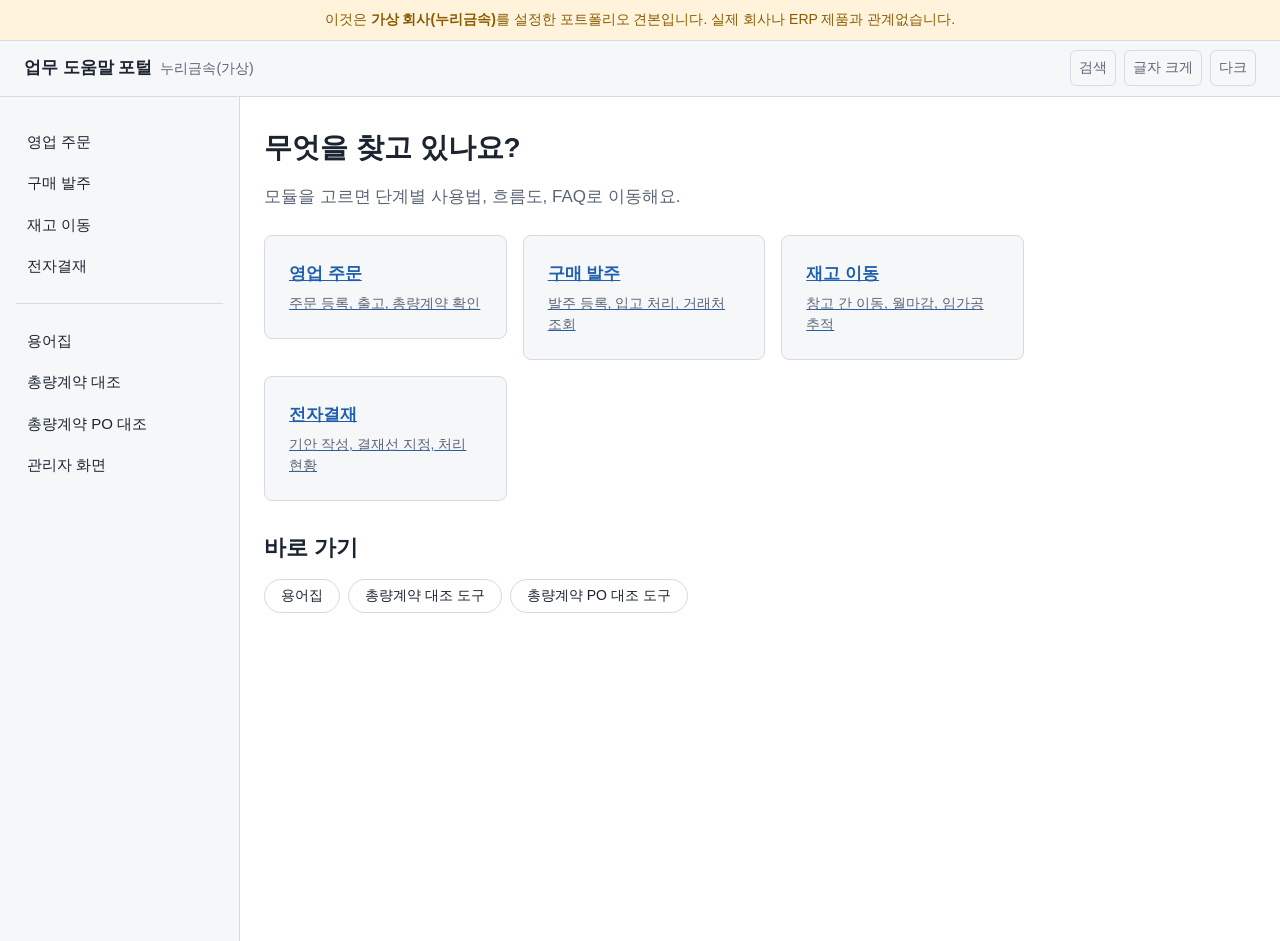
==== index.html @ c7627038 "기반: 업무 도움말 포털 1차 첫 커밋 — 도움말·관리자·용어집·총량계약 대조·검사 도구 가상 회사 누리금속(가상)의 ERP 도움말 포털 견본. 모듈 4개 도움말과 흐름도, FAQ" ====
<!DOCTYPE html>
<html lang="ko">
<head>
  <meta charset="UTF-8">
  <meta name="viewport" content="width=device-width, initial-scale=1.0">
  <title>업무 도움말 포털 — 누리금속(가상)</title>
  <link rel="stylesheet" href="css/tokens.css">
  <link rel="stylesheet" href="css/layout.css">
  <link rel="stylesheet" href="css/components.css">
  <link rel="stylesheet" href="css/print.css" media="print">
</head>
<body>

  <div class="demo-banner" role="note">
    이것은 <strong>가상 회사(누리금속)</strong>를 설정한 포트폴리오 견본입니다.
    실제 회사나 ERP 제품과 관계없습니다.
  </div>

  <header class="site-header">
    <a href="index.html" class="site-name" aria-label="업무 도움말 포털 홈">
      업무 도움말 포털
      <span class="site-name__tag">누리금속(가상)</span>
    </a>
    <button class="btn-icon btn-menu" id="btn-menu" aria-label="메뉴 열기" aria-expanded="false" aria-controls="sidebar">
      ☰
    </button>
    <nav class="header-tools" aria-label="보기 설정">
      <button class="btn-icon" id="btn-search" aria-label="검색 열기 (단축키 /)">
        검색
      </button>
      <button class="btn-icon" id="btn-fieldmode" aria-label="현장 모드(글자 크게) 켜기/끄기" aria-pressed="false">
        글자 크게
      </button>
      <button class="btn-icon" id="btn-darkmode" aria-label="다크 모드 켜기/끄기" aria-pressed="false">
        다크
      </button>
    </nav>
  </header>

  <div class="search-overlay" id="search-overlay" role="dialog" aria-modal="true" aria-label="검색" hidden>
    <div class="search-box">
      <label for="search-input" class="sr-only">검색어</label>
      <input id="search-input" type="search" placeholder="검색어를 입력하세요" autocomplete="off">
      <button class="btn-icon" id="btn-search-close" aria-label="검색 닫기">닫기</button>
    </div>
    <ul class="search-results" id="search-results" role="list" aria-live="polite"></ul>
  </div>

  <div class="page-wrap">
    <nav class="sidebar" id="sidebar" aria-label="모듈 메뉴">
      <button class="sidebar-close" id="btn-sidebar-close" aria-label="메뉴 닫기" hidden>닫기</button>
      <ul role="list">
        <li><a href="help/sales.html">영업 주문</a></li>
        <li><a href="help/purchase.html">구매 발주</a></li>
        <li><a href="help/inventory.html">재고 이동</a></li>
        <li><a href="help/approval.html">전자결재</a></li>
        <li class="sidebar-divider" role="separator"></li>
        <li><a href="glossary.html">용어집</a></li>
        <li><a href="tools-page/contract.html">총량계약 대조</a></li>
        <li><a href="tools-page/blanket-order.html">총량계약 PO 대조</a></li>
        <li><a href="admin/index.html">관리자 화면</a></li>
      </ul>
    </nav>

    <main class="main-content" id="main-content" tabindex="-1">
      <h1>무엇을 찾고 있나요?</h1>
      <p class="intro-text">모듈을 고르면 단계별 사용법, 흐름도, FAQ로 이동해요.</p>

      <ul class="module-grid" role="list">
        <li>
          <a href="help/sales.html" class="module-card">
            <span class="module-card__title">영업 주문</span>
            <span class="module-card__desc">주문 등록, 출고, 총량계약 확인</span>
          </a>
        </li>
        <li>
          <a href="help/purchase.html" class="module-card">
            <span class="module-card__title">구매 발주</span>
            <span class="module-card__desc">발주 등록, 입고 처리, 거래처 조회</span>
          </a>
        </li>
        <li>
          <a href="help/inventory.html" class="module-card">
            <span class="module-card__title">재고 이동</span>
            <span class="module-card__desc">창고 간 이동, 월마감, 임가공 추적</span>
          </a>
        </li>
        <li>
          <a href="help/approval.html" class="module-card">
            <span class="module-card__title">전자결재</span>
            <span class="module-card__desc">기안 작성, 결재선 지정, 처리 현황</span>
          </a>
        </li>
      </ul>

      <section class="quick-links" aria-labelledby="quick-links-heading">
        <h2 id="quick-links-heading">바로 가기</h2>
        <ul>
          <li><a href="glossary.html">용어집</a></li>
          <li><a href="tools-page/contract.html">총량계약 대조 도구</a></li>
          <li><a href="tools-page/blanket-order.html">총량계약 PO 대조 도구</a></li>
        </ul>
      </section>
    </main>
  </div>

  <script src="js/theme.js"></script>
  <script src="js/search.js"></script>
</body>
</html>
---- css/tokens.css ----
/* tokens.css — CSS 변수 (design.md 2·3·4장) */

:root {
  /* ── 색: 기본 (라이트) ───────────────────────────────── */
  --bg:          #FFFFFF;
  --surface:     #F5F7F9;
  --text:        #1B2430;
  --text-muted:  #5A6676;
  --primary:     #1F5FAD;
  --border:      #D5DBE3;

  /* ── 색: 안내 박스 ──────────────────────────────────── */
  --info-text:    #1F5FAD;
  --info-bg:      #EAF2FB;
  --tip-text:     #1E7A4C;
  --tip-bg:       #E8F5EE;
  --warn-text:    #8A5A00;
  --warn-bg:      #FFF4DB;
  --danger-text:  #B42318;
  --danger-bg:    #FDECEA;
  --pending-text: #6B4FA3;
  --pending-bg:   #F1ECFA;

  /* ── 색: 관리자 띠 ──────────────────────────────────── */
  --admin-banner-bg:   #1A212B;
  --admin-banner-text: #E6EAF0;

  /* ── 색: 견본 배너 ──────────────────────────────────── */
  --demo-banner-bg:   #FFF4DB;
  --demo-banner-text: #8A5A00;

  /* ── 간격 단위 ───────────────────────────────────────── */
  --s1: 4px;
  --s2: 8px;
  --s3: 16px;
  --s4: 24px;
  --s5: 32px;
  --s6: 48px;

  /* ── 글꼴 ────────────────────────────────────────────── */
  --font-body: "Pretendard", "Malgun Gothic", "Apple SD Gothic Neo", sans-serif;
  --font-mono: "D2Coding", Consolas, monospace;

  /* ── 글자 크기 ───────────────────────────────────────── */
  --fs-base:  16px;
  --fs-sm:    14px;
  --fs-h1:    28px;
  --fs-h2:    22px;
  --fs-h3:    18px;
  --lh-body:  1.7;
  --lh-title: 1.35;

  /* ── 레이아웃 ────────────────────────────────────────── */
  --sidebar-width:  240px;
  --content-max:    760px;
  --radius-card:    8px;
  --radius-btn:     6px;
  --radius-badge:   999px;

  /* ── 포커스 링 ───────────────────────────────────────── */
  --focus-ring: 0 0 0 2px var(--bg), 0 0 0 4px var(--primary);
}

/* ── 다크 모드 ───────────────────────────────────────────── */
/* 화면에만 적용. 인쇄는 다크 모드여도 항상 라이트 색 (흰 종이에 밝은 글자가 찍히지 않게) */
@media screen and (prefers-color-scheme: dark) {
  :root:not([data-theme="light"]) {
    --bg:          #11161D;
    --surface:     #1A212B;
    --text:        #E6EAF0;
    --text-muted:  #A3AEBD;
    --primary:     #7FB2F0;
    --border:      #2E3A4A;

    --info-text:    #7FB2F0;  --info-bg:      #16263A;
    --tip-text:     #6FCF9C;  --tip-bg:       #15291F;
    --warn-text:    #F2C255;  --warn-bg:      #2E2512;
    --danger-text:  #F59A8F;  --danger-bg:    #33191A;
    --pending-text: #C3AEF0;  --pending-bg:   #241D36;

    --demo-banner-bg:   #2E2512;
    --demo-banner-text: #F2C255;
  }
}

@media screen {
  :root[data-theme="dark"] {
    --bg:          #11161D;
    --surface:     #1A212B;
    --text:        #E6EAF0;
    --text-muted:  #A3AEBD;
    --primary:     #7FB2F0;
    --border:      #2E3A4A;

    --info-text:    #7FB2F0;  --info-bg:      #16263A;
    --tip-text:     #6FCF9C;  --tip-bg:       #15291F;
    --warn-text:    #F2C255;  --warn-bg:      #2E2512;
    --danger-text:  #F59A8F;  --danger-bg:    #33191A;
    --pending-text: #C3AEF0;  --pending-bg:   #241D36;

    --demo-banner-bg:   #2E2512;
    --demo-banner-text: #F2C255;
  }
}

/* ── 현장 모드 (글자 크게) ───────────────────────────────── */
[data-fieldmode="on"] {
  --fs-base: 18px;
}
---- css/layout.css ----
/* layout.css — 3단 레이아웃, 반응형, 다크 모드 (design.md 4장) */

/* ── 기본 리셋 ─────────────────────────────────────────── */
*, *::before, *::after { box-sizing: border-box; margin: 0; padding: 0; }

html { font-size: var(--fs-base); }

body {
  font-family: var(--font-body);
  font-size: var(--fs-base);
  line-height: var(--lh-body);
  color: var(--text);
  background: var(--bg);
  overflow-x: hidden;
}

/* ── 접근성: 스크린 리더 전용 ─────────────────────────── */
.sr-only {
  position: absolute;
  width: 1px; height: 1px;
  padding: 0; margin: -1px;
  overflow: hidden;
  clip: rect(0 0 0 0);
  white-space: nowrap;
  border: 0;
}

/* ── 포커스 링 ─────────────────────────────────────────── */
:focus-visible {
  outline: none;
  box-shadow: var(--focus-ring);
  border-radius: 2px;
}

/* ── 견본 배너 ─────────────────────────────────────────── */
.demo-banner {
  background: var(--demo-banner-bg);
  color: var(--demo-banner-text);
  font-size: var(--fs-sm);
  text-align: center;
  padding: var(--s2) var(--s3);
  border-bottom: 1px solid var(--border);
}

/* ── 사이트 헤더 ───────────────────────────────────────── */
.site-header {
  display: flex;
  align-items: center;
  justify-content: space-between;
  gap: var(--s3);
  padding: 0 var(--s4);
  height: 56px;
  background: var(--surface);
  border-bottom: 1px solid var(--border);
  position: sticky;
  top: 0;
  z-index: 100;
}

.site-name {
  font-size: 17px;
  font-weight: 700;
  color: var(--text);
  text-decoration: none;
  display: flex;
  align-items: baseline;
  gap: var(--s2);
}

.site-name__tag {
  font-size: var(--fs-sm);
  font-weight: 400;
  color: var(--text-muted);
}

.header-tools {
  display: flex;
  align-items: center;
  gap: var(--s2);
}

/* ── 버튼 아이콘 (헤더용 임시) ────────────────────────── */
.btn-menu { display: none; }   /* 데스크톱에서는 숨김 */

@media (max-width: 1023px) {
  .btn-menu { display: inline-flex; }
}

.btn-icon {
  background: none;
  border: 1px solid var(--border);
  border-radius: var(--radius-btn);
  padding: var(--s1) var(--s2);
  font-size: var(--fs-sm);
  color: var(--text-muted);
  cursor: pointer;
  min-height: 36px;
}
.btn-icon:hover { border-color: var(--primary); color: var(--primary); }

/* ── 페이지 래퍼 (사이드바 + 본문) ────────────────────── */
.page-wrap {
  display: flex;
  min-height: calc(100vh - 56px);
}

/* ── 사이드바 ──────────────────────────────────────────── */
.sidebar {
  width: var(--sidebar-width);
  flex-shrink: 0;
  background: var(--surface);
  border-right: 1px solid var(--border);
  padding: var(--s4) 0;
  position: sticky;
  top: 56px;             /* 헤더 높이 */
  height: calc(100vh - 56px);
  overflow-y: auto;
}

.sidebar ul { list-style: none; }

.sidebar a {
  display: block;
  padding: var(--s2) var(--s4);
  font-size: 15px;
  color: var(--text);
  text-decoration: none;
  border-left: 3px solid transparent;
}

.sidebar a:hover, .sidebar a:focus-visible {
  background: var(--bg);
  border-left-color: var(--primary);
  color: var(--primary);
}

.sidebar a[aria-current="page"] {
  font-weight: 700;
  border-left-color: var(--primary);
  color: var(--primary);
  background: var(--bg);
}

.sidebar-divider {
  height: 1px;
  background: var(--border);
  margin: var(--s3) var(--s3);
}

.sidebar-close { display: none; }

/* ── 본문 영역 ─────────────────────────────────────────── */
.main-content {
  flex: 1;
  padding: var(--s5) var(--s4);
  max-width: calc(var(--content-max) + var(--s4) * 2);
  min-width: 0;
}

/* ── 제목 ──────────────────────────────────────────────── */
.main-content h1 {
  font-size: var(--fs-h1);
  font-weight: 700;
  line-height: var(--lh-title);
  margin-bottom: var(--s3);
  color: var(--text);
}

.main-content h2 {
  font-size: var(--fs-h2);
  font-weight: 700;
  line-height: var(--lh-title);
  margin-top: var(--s5);
  margin-bottom: var(--s3);
  color: var(--text);
}

.main-content h3 {
  font-size: var(--fs-h3);
  font-weight: 700;
  line-height: var(--lh-title);
  margin-top: var(--s4);
  margin-bottom: var(--s2);
  color: var(--text);
}

/* ── 본문 텍스트 ────────────────────────────────────────── */
.main-content p { margin-bottom: var(--s3); }
.intro-text { color: var(--text-muted); font-size: 17px; }

.main-content a { color: var(--primary); text-decoration: underline; }
.main-content a:hover { text-decoration: none; }

/* ── 모듈 카드 그리드 ──────────────────────────────────── */
.module-grid {
  list-style: none;
  display: grid;
  grid-template-columns: repeat(auto-fill, minmax(220px, 1fr));
  gap: var(--s3);
  margin: var(--s4) 0;
}

.module-card {
  display: flex;
  flex-direction: column;
  gap: var(--s1);
  padding: var(--s4);
  background: var(--surface);
  border: 1px solid var(--border);
  border-radius: var(--radius-card);
  text-decoration: none;
  color: var(--text);
  transition: border-color 0.1s;
}

.module-card:hover, .module-card:focus-visible {
  border-color: var(--primary);
}

.module-card__title {
  font-size: 17px;
  font-weight: 700;
  color: var(--primary);
}

.module-card__desc {
  font-size: var(--fs-sm);
  color: var(--text-muted);
  line-height: 1.5;
}

/* ── 바로 가기 ─────────────────────────────────────────── */
.quick-links ul { list-style: none; display: flex; flex-wrap: wrap; gap: var(--s2); }
.quick-links a {
  display: inline-block;
  padding: var(--s1) var(--s3);
  border: 1px solid var(--border);
  border-radius: var(--radius-badge);
  font-size: var(--fs-sm);
  color: var(--text);
  text-decoration: none;
}
.quick-links a:hover { border-color: var(--primary); color: var(--primary); }

/* ── 검색 오버레이 ─────────────────────────────────────── */
.search-overlay {
  position: fixed;
  inset: 0;
  background: rgba(0, 0, 0, 0.4);
  z-index: 200;
  display: flex;
  flex-direction: column;
  align-items: center;
  padding-top: 80px;
}

.search-overlay[hidden] { display: none; }

.search-box {
  display: flex;
  align-items: center;
  gap: var(--s2);
  background: var(--bg);
  border: 1px solid var(--border);
  border-radius: var(--radius-card);
  padding: var(--s2) var(--s3);
  width: min(640px, calc(100% - var(--s5)));
}

#search-input {
  flex: 1;
  border: none;
  background: none;
  font-size: 17px;
  color: var(--text);
  font-family: var(--font-body);
}
#search-input:focus { outline: none; }

.search-results {
  list-style: none;
  background: var(--bg);
  border: 1px solid var(--border);
  border-radius: var(--radius-card);
  margin-top: var(--s2);
  width: min(640px, calc(100% - var(--s5)));
  max-height: 60vh;
  overflow-y: auto;
}

/* ── 태블릿 (640 ~ 1023px) ─────────────────────────────── */
@media (max-width: 1023px) {
  .sidebar {
    position: fixed;
    top: 0;
    left: 0;
    height: 100%;
    z-index: 150;
    transform: translateX(-100%);
    transition: transform 0.2s;
  }
  .sidebar.is-open { transform: translateX(0); }
  .sidebar-close { display: block; }
  .page-wrap { display: block; }
  .main-content { padding: var(--s4) var(--s3); }
}

/* ── 휴대폰 (< 640px) ───────────────────────────────────── */
@media (max-width: 639px) {
  .site-header { padding: 0 var(--s3); }
  .main-content { padding: var(--s3) var(--s3); }
  .module-grid { grid-template-columns: 1fr; }

  /* 표 가로 스크롤 */
  .table-wrap { overflow-x: auto; }
}

/* ── 오른쪽 목차 (≥ 1280px) ────────────────────────────── */
@media (min-width: 1280px) {
  .page-wrap { gap: 0; }
  .page-toc {
    width: 200px;
    flex-shrink: 0;
    padding: var(--s5) var(--s3);
    position: sticky;
    top: 56px;
    height: calc(100vh - 56px);
    overflow-y: auto;
    font-size: var(--fs-sm);
    color: var(--text-muted);
  }
}

/* ── 모션 줄이기 ───────────────────────────────────────── */
@media (prefers-reduced-motion: reduce) {
  .sidebar { transition: none; }
  * { animation-duration: 0.01ms !important; transition-duration: 0.01ms !important; }
}
---- css/components.css ----
/* components.css — 공통 컴포넌트 (design.md 5장) */

/* ── 5-1 메뉴 경로 칩 ──────────────────────────────────── */
/* [영업관리 › 주문등록], {저장}, '거래처' */
.menu-path { display: inline-flex; flex-wrap: wrap; align-items: center; gap: 2px; }

.chip { display: inline-block; font-size: 13px; line-height: 1.4;
        padding: 1px 6px; border-radius: 4px; vertical-align: middle;
        font-family: var(--font-mono); user-select: none; }
/* 복사 시 글자만 복사되도록 — 대괄호 등은 ::before/::after로 */
.chip--menu   { background: var(--surface); border: 1px solid var(--border); color: var(--text); }
.chip--btn    { background: var(--surface); border: 1px solid var(--border); color: var(--text); }
.chip--field  { background: var(--surface); border: 1px solid var(--border); color: var(--text);
                font-style: italic; }

/* ── 5-2 단계 목록 ──────────────────────────────────────── */
.step-list { list-style: none; display: flex; flex-direction: column; gap: var(--s3); margin: var(--s3) 0; }

.step-item { display: flex; gap: var(--s3); align-items: flex-start; }

.step-item__num {
  display: flex; align-items: center; justify-content: center;
  width: 28px; height: 28px; border-radius: 50%;
  background: var(--primary); color: var(--bg);
  font-size: 14px; font-weight: 700;
  flex-shrink: 0;
}

/* 현장 모드: 번호 원 크기 */
[data-fieldmode="on"] .step-item__num {
  width: 32px; height: 32px; font-size: 16px;
}

.step-item__body { flex: 1; padding-top: 4px; }

.step-item__result {
  display: block;
  margin-top: var(--s1);
  font-size: var(--fs-sm);
  color: var(--text-muted);
}
.step-item__result::before { content: "→ "; }

/* ── 5-3 안내 박스 ──────────────────────────────────────── */
.callout {
  display: flex; gap: var(--s3);
  padding: var(--s3);
  border-radius: var(--radius-card);
  border-left: 4px solid;
  margin: var(--s3) 0;
}

.callout--info    { background: var(--info-bg);    border-left-color: var(--info-text);    color: var(--info-text); }
.callout--tip     { background: var(--tip-bg);     border-left-color: var(--tip-text);     color: var(--tip-text); }
.callout--warn    { background: var(--warn-bg);    border-left-color: var(--warn-text);    color: var(--warn-text); }
.callout--danger  { background: var(--danger-bg);  border-left-color: var(--danger-text);  color: var(--danger-text); }
.callout--pending { background: var(--pending-bg); border-left-color: var(--pending-text); color: var(--pending-text); }

.callout__icon { font-size: 18px; flex-shrink: 0; line-height: 1.4; }

.callout__body { flex: 1; }

.callout__title {
  font-weight: 700;
  font-size: 14px;
  display: block;
  margin-bottom: var(--s1);
}

.callout__body p { margin: 0; font-size: var(--fs-sm); color: var(--text); }

/* ── 5-4 상태 배지 ──────────────────────────────────────── */
.badge {
  display: inline-block;
  font-size: 12px; font-weight: 600;
  padding: 2px 10px;
  border-radius: var(--radius-badge);
  vertical-align: middle;
}

.badge--confirmed {
  border: 1px solid var(--border);
  color: var(--text-muted);
  background: none;
}

.badge--reviewing {
  background: var(--pending-bg);
  color: var(--pending-text);
}

.badge--hold {
  background: var(--surface);
  color: var(--text-muted);
}

/* ── 5-5 FAQ (접기/펼치기) ──────────────────────────────── */
.faq-list { list-style: none; display: flex; flex-direction: column; gap: 2px; }

.faq-item details {
  border: 1px solid var(--border);
  border-radius: var(--radius-card);
  overflow: hidden;
}

.faq-item summary {
  display: flex; align-items: center; justify-content: space-between;
  padding: var(--s3) var(--s3);
  font-weight: 600; font-size: 15px;
  cursor: pointer;
  background: var(--surface);
  list-style: none;
  gap: var(--s3);
}

.faq-item summary::-webkit-details-marker { display: none; }
.faq-item summary::after { content: "▾"; flex-shrink: 0; color: var(--text-muted); font-size: 13px; }
.faq-item details[open] summary::after { content: "▴"; }

.faq-item summary:hover { background: var(--bg); color: var(--primary); }

.faq-answer {
  padding: var(--s3);
  border-top: 1px solid var(--border);
  font-size: 15px;
}

.faq-answer p { margin: 0 0 var(--s2); }
.faq-answer p:last-child { margin-bottom: 0; }

/* ── 5-6 검색 결과 항목 ─────────────────────────────────── */
.search-result-item a {
  display: block;
  padding: var(--s3) var(--s4);
  text-decoration: none;
  color: var(--text);
  border-bottom: 1px solid var(--border);
}
.search-result-item a:hover { background: var(--surface); }

.search-result-item__path {
  font-size: 12px;
  color: var(--text-muted);
  margin-bottom: var(--s1);
}

.search-result-item__text { font-size: 15px; }
.search-result-item__text mark { background: none; color: var(--primary); font-weight: 700; }

.search-no-result {
  padding: var(--s4) var(--s4);
  color: var(--text-muted);
  font-size: 15px;
  text-align: center;
}

/* ── 5-7 용어 툴팁 ──────────────────────────────────────── */
.term {
  border-bottom: 2px dashed var(--text-muted);
  cursor: help;
  position: relative;
}

.term-tooltip {
  display: none;
  position: absolute;
  bottom: calc(100% + 6px);
  left: 50%; transform: translateX(-50%);
  background: var(--text);
  color: var(--bg);
  font-size: 13px;
  padding: var(--s1) var(--s2);
  border-radius: 4px;
  white-space: nowrap;
  max-width: 280px;
  white-space: normal;
  z-index: 10;
}

.term:hover .term-tooltip,
.term:focus .term-tooltip { display: block; }

/* ── 5-8 표 ─────────────────────────────────────────────── */
.table-wrap { overflow-x: auto; }

table {
  width: 100%;
  border-collapse: collapse;
  font-size: 15px;
}

[data-fieldmode="on"] table { font-size: 17px; }

th {
  background: var(--surface);
  font-weight: 700;
  text-align: left;
  padding: var(--s2) var(--s3);
  border-bottom: 2px solid var(--border);
  position: sticky; top: 0;
}

td {
  padding: var(--s2) var(--s3);
  border-bottom: 1px solid var(--border);
  vertical-align: top;
}

/* 숫자 열 */
td.num, th.num {
  text-align: right;
  font-variant-numeric: tabular-nums;
}

/* ── 5-9 버튼 ───────────────────────────────────────────── */
.btn {
  display: inline-flex; align-items: center; justify-content: center;
  gap: var(--s1);
  min-height: 40px;
  padding: 0 var(--s4);
  border-radius: var(--radius-btn);
  font-family: var(--font-body);
  font-size: 15px; font-weight: 600;
  cursor: pointer;
  border: 1px solid transparent;
  transition: background 0.1s, border-color 0.1s;
}

[data-fieldmode="on"] .btn { min-height: 48px; }

.btn--primary { background: var(--primary); color: var(--bg); }
.btn--primary:hover { filter: brightness(1.1); }

.btn--secondary { background: none; border-color: var(--border); color: var(--text); }
.btn--secondary:hover { border-color: var(--primary); color: var(--primary); }

.btn--danger { background: none; border-color: var(--danger-text); color: var(--danger-text); }
.btn--danger:hover { background: var(--danger-bg); }

/* ── 유틸리티 ───────────────────────────────────────────── */
.text-muted { color: var(--text-muted); }
.badge--muted { background: var(--surface); border: 1px solid var(--border); color: var(--text-muted); }

.filter-row {
  display: flex; align-items: center; gap: var(--s2);
  margin: var(--s3) 0;
  font-size: var(--fs-sm);
}
.filter-row select {
  border: 1px solid var(--border); border-radius: var(--radius-btn);
  padding: var(--s1) var(--s2);
  background: var(--bg); color: var(--text);
  font-family: var(--font-body); font-size: var(--fs-sm);
}

.page-toc-inline {
  background: var(--surface);
  border: 1px solid var(--border);
  border-radius: var(--radius-card);
  padding: var(--s3);
  margin: var(--s3) 0;
}
.page-toc-inline ul { list-style: none; display: flex; flex-wrap: wrap; gap: var(--s1) var(--s3); }
.page-toc-inline a { font-size: var(--fs-sm); color: var(--primary); text-decoration: none; }
.page-toc-inline a:hover { text-decoration: underline; }

section + section { margin-top: var(--s5); padding-top: var(--s5); border-top: 1px solid var(--border); }
.section-desc { color: var(--text-muted); margin-bottom: var(--s3); }

/* ── 5-10 관리자 띠 ─────────────────────────────────────── */
.admin-banner {
  background: var(--admin-banner-bg);
  color: var(--admin-banner-text);
  font-size: var(--fs-sm);
  font-weight: 600;
  text-align: center;
  padding: var(--s1) var(--s3);
  letter-spacing: 0.03em;
}

.admin-banner__note {
  font-weight: 400;
  opacity: 0.75;
  margin-left: var(--s2);
}

/* ── 5-11 결정 기록 카드 ────────────────────────────────── */
.decision-card {
  border: 1px solid var(--border);
  border-radius: var(--radius-card);
  padding: var(--s4);
  margin-bottom: var(--s3);
}

.decision-card__header {
  display: flex; align-items: center; gap: var(--s2);
  margin-bottom: var(--s3);
}

.decision-card__title { font-size: 17px; font-weight: 700; }

.decision-card__section { margin-bottom: var(--s3); }
.decision-card__section:last-child { margin-bottom: 0; }

.decision-card__label {
  font-size: 13px; font-weight: 700;
  color: var(--text-muted);
  display: block; margin-bottom: var(--s1);
  text-transform: uppercase; letter-spacing: 0.05em;
}

.decision-card__meta {
  font-size: var(--fs-sm);
  color: var(--text-muted);
  display: flex; flex-wrap: wrap; gap: var(--s3);
}

/* ── 업무 흐름도 (design.md 5-2) ───────────────────────── */
.flow-diagram { margin: var(--s3) 0; }
.flow-diagram h2 { font-size: var(--fs-h3); margin-bottom: var(--s3); }
.flow-diagram svg { display: block; width: 100%; max-width: 320px; margin: 0 auto; }
.flow-box { stroke-width: 1.5; }
.flow-box--primary { fill: var(--primary); stroke: var(--primary); }
.flow-box--surface { fill: var(--surface); stroke: var(--border); }
.flow-box--warn { fill: var(--warn-bg); stroke: var(--warn-text); }
.flow-label { font-size: 13px; font-family: inherit; }
.flow-label--primary { fill: var(--bg); font-weight: 500; }
.flow-label--surface { fill: var(--text); }
.flow-label--warn { fill: var(--warn-text); }
.flow-line { stroke: var(--text-muted); fill: none; stroke-width: 1.5; stroke-linecap: round; }
.flow-arrowhead { fill: var(--text-muted); stroke: none; }
.flow-legend { font-size: var(--fs-sm); color: var(--text-muted); margin-top: var(--s2); text-align: center; }
.flow-dot--erp { color: var(--primary); }
.flow-dot--ext { color: var(--border); }
---- css/print.css ----
/* print.css — 인쇄 규칙 (design.md 7장) */

@media print {
  /* ── 숨김 ─────────────────────────────────────────────── */
  .demo-banner,
  .site-header,
  .sidebar,
  .search-overlay,
  .btn-icon,
  .header-tools,
  .admin-banner,
  .page-toc,
  .quick-links,
  .btn,
  .no-print,
  .col-detail { display: none !important; }

  /* ── 기본 레이아웃 ─────────────────────────────────────── */
  body {
    font-size: 12pt;
    line-height: 1.5;
    color: #000;
    background: #fff;
  }

  .page-wrap { display: block; }
  .main-content { padding: 0; max-width: 100%; }

  /* ── 링크: 주소를 괄호로 붙이지 않음 (사내 주소 노출 방지) */
  a::after { content: none !important; }
  a { color: #000; text-decoration: underline; }

  /* ── 모듈 카드: 단순 목록으로 ────────────────────────── */
  .module-grid { display: block; }
  .module-card { border: 1px solid #ccc; padding: 8pt; margin-bottom: 6pt; break-inside: avoid; }

  /* ── 안내 박스: 왼쪽 굵은 테두리 + 머리말 ─────────────── */
  .callout { background: none !important; border-left: 4pt solid; padding-left: 8pt; break-inside: avoid; }
  .callout--info    { border-left-color: #1F5FAD; }
  .callout--tip     { border-left-color: #1E7A4C; }
  .callout--warn    { border-left-color: #8A5A00; }
  .callout--danger  { border-left-color: #B42318; }
  .callout--pending { border-left-color: #6B4FA3; }

  /* ── 단계 목록: 쪽에 걸치지 않게 ──────────────────────── */
  .step-item { break-inside: avoid; }

  /* ── 표 ────────────────────────────────────────────────── */
  table { border-collapse: collapse; width: 100%; font-size: 11pt; }
  th, td { border: 0.5pt solid #ccc; padding: 4pt 6pt; }
  th { background: #f0f0f0; font-weight: bold; }
  /* 화면에서는 표 안 가로 스크롤이지만 종이에서는 잘리므로 줄바꿈해서 폭 안에 넣음 */
  .table-wrap { overflow: visible; }
  th, td { white-space: normal !important; }
  tr { break-inside: avoid; }

  /* ── 쪽 아래 정보 (페이지 제목·버전·인쇄 날짜) ─────────── */
  @page {
    margin: 20mm 15mm;
    @bottom-center {
      content: "누리금속(가상) 업무 도움말 포털";
      font-size: 9pt;
      color: #666;
    }
    @bottom-right {
      content: counter(page);
      font-size: 9pt;
      color: #666;
    }
  }

  /* ── 제목 ──────────────────────────────────────────────── */
  h1 { font-size: 18pt; break-after: avoid; }
  h2 { font-size: 14pt; break-after: avoid; }
  h3 { font-size: 12pt; break-after: avoid; }
}
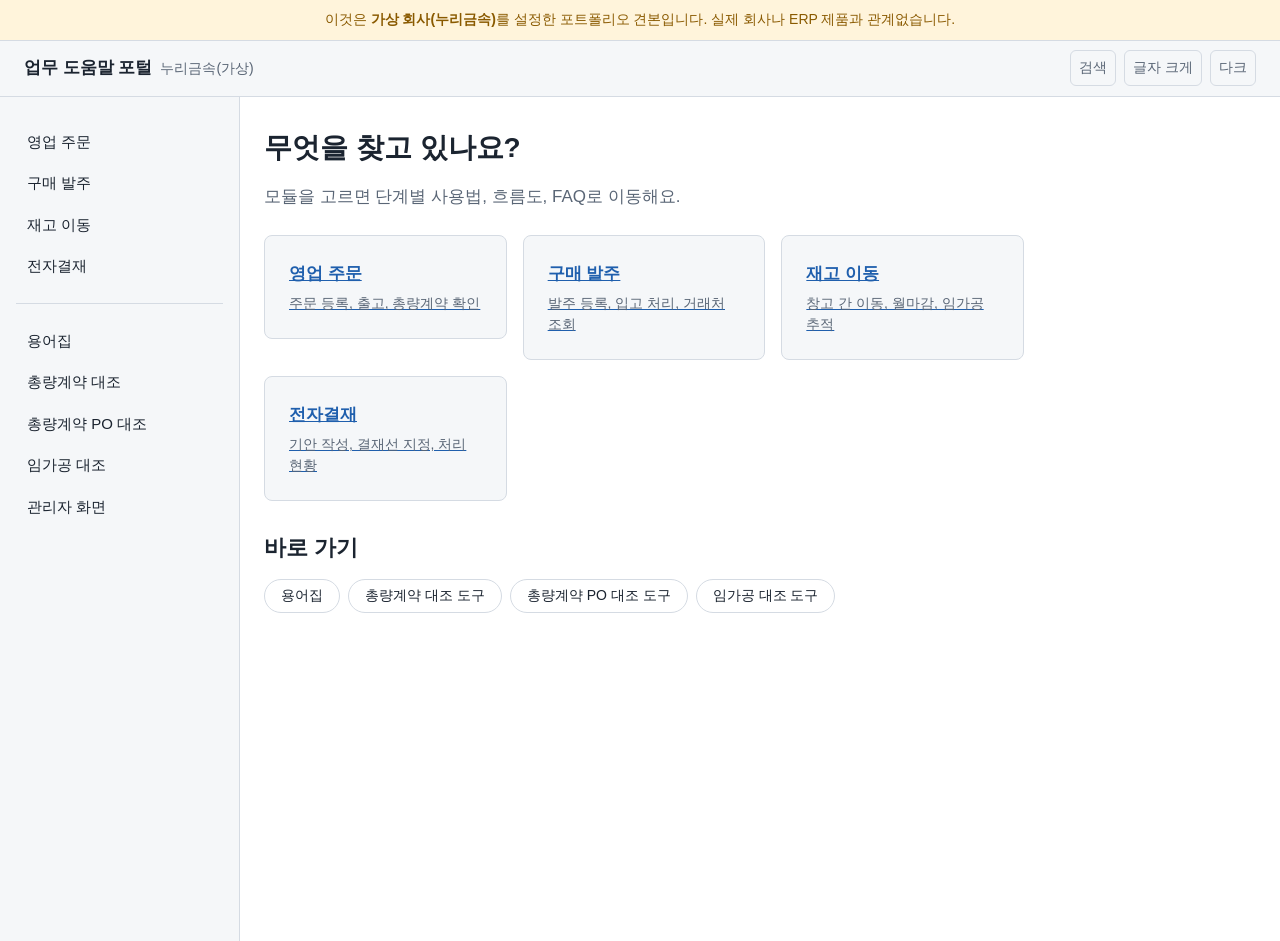
==== commit 0007a59e: "도구: 임가공 대조 추가 — 업체에 보낸 원료 대비 돌려받은 소재를 의뢰별로 대조 업체+관리번호 단위, 업체별·계열별·월별 기준 회수율(없으면 공통 값), 선입선출 차감, 사용자 " ====
--- a/index.html
+++ b/index.html
@@ -58,6 +58,7 @@
         <li><a href="glossary.html">용어집</a></li>
         <li><a href="tools-page/contract.html">총량계약 대조</a></li>
         <li><a href="tools-page/blanket-order.html">총량계약 PO 대조</a></li>
+        <li><a href="tools-page/subcontract.html">임가공 대조</a></li>
         <li><a href="admin/index.html">관리자 화면</a></li>
       </ul>
     </nav>
@@ -99,6 +100,7 @@
           <li><a href="glossary.html">용어집</a></li>
           <li><a href="tools-page/contract.html">총량계약 대조 도구</a></li>
           <li><a href="tools-page/blanket-order.html">총량계약 PO 대조 도구</a></li>
+          <li><a href="tools-page/subcontract.html">임가공 대조 도구</a></li>
         </ul>
       </section>
     </main>
--- a/css/print.css
+++ b/css/print.css
@@ -45,6 +45,12 @@
   /* ── 단계 목록: 쪽에 걸치지 않게 ──────────────────────── */
   .step-item { break-inside: avoid; }
 
+  /* ── 접힌 내용(FAQ 답 등)은 종이에 펼쳐서 ───────────────── */
+  /* 지원하지 않는 브라우저는 theme.js가 인쇄 직전에 펼쳤다가 되돌림 */
+  details::details-content { content-visibility: visible !important; display: block !important; }
+  .faq-item summary::after { content: none !important; }
+  .faq-item details { break-inside: avoid; }
+
   /* ── 표 ────────────────────────────────────────────────── */
   table { border-collapse: collapse; width: 100%; font-size: 11pt; }
   th, td { border: 0.5pt solid #ccc; padding: 4pt 6pt; }
@@ -54,18 +60,19 @@
   th, td { white-space: normal !important; }
   tr { break-inside: avoid; }
 
-  /* ── 쪽 아래 정보 (페이지 제목·버전·인쇄 날짜) ─────────── */
+  /* ── 쪽 아래 정보 ───────────────────────────────────────── */
+  /* 기본값. theme.js가 페이지 제목·도움말 기준일·인쇄 날짜를 넣은 문구로 덮어씀 */
   @page {
     margin: 20mm 15mm;
-    @bottom-center {
+    @bottom-left {
       content: "누리금속(가상) 업무 도움말 포털";
       font-size: 9pt;
-      color: #666;
+      color: #555;
     }
     @bottom-right {
       content: counter(page);
       font-size: 9pt;
-      color: #666;
+      color: #555;
     }
   }
 
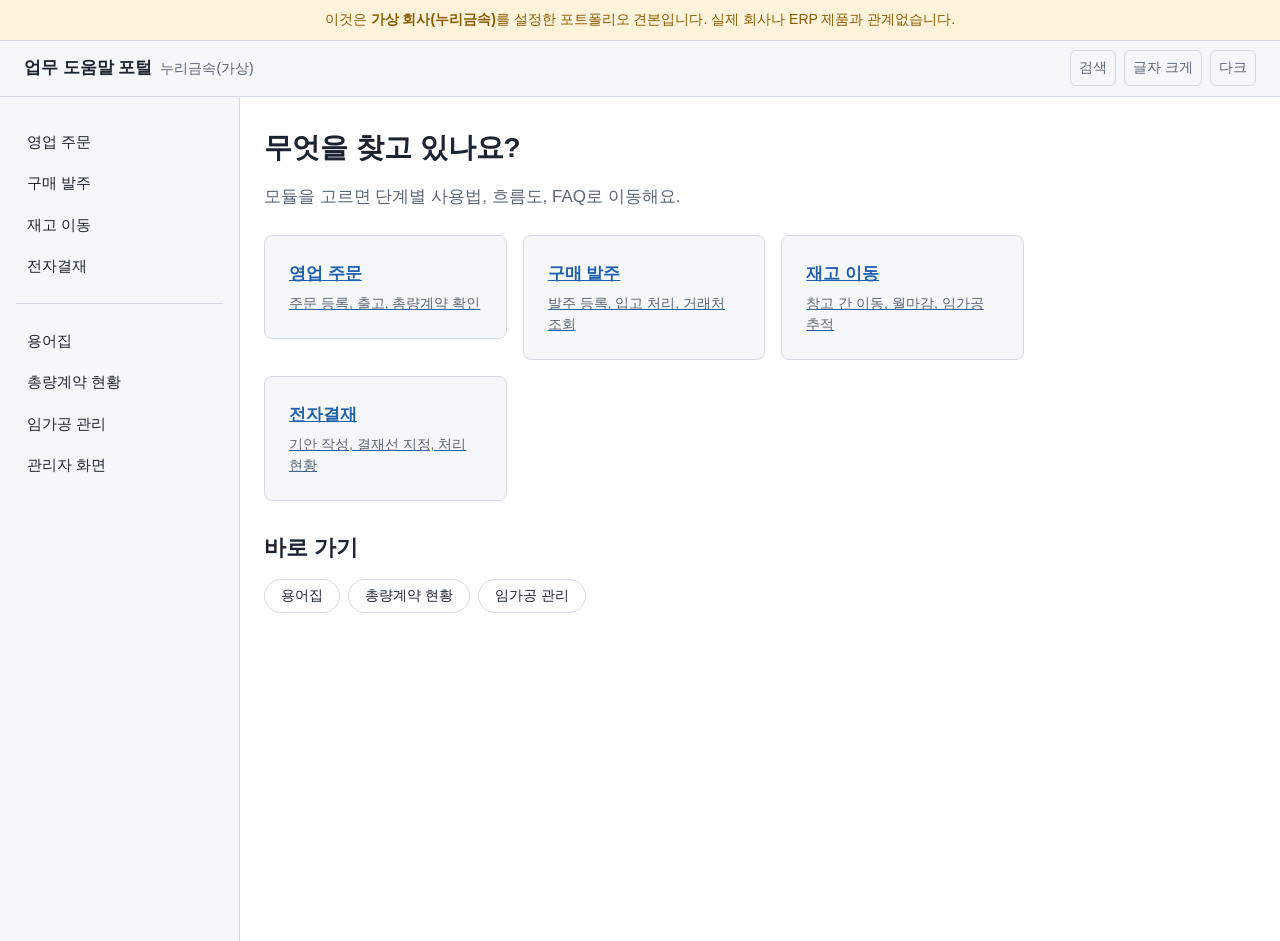
==== commit a5a3155b: "도구: 총량계약 현황·임가공 관리로 정리 — 실무 업무 구조(가상화)에 맞춤 총량계약 현황: 계약 CSV + 주문·출고현황으로 계약별·계열별 나간 양·남은 양·매출 추정, 확인할 " ====
--- a/index.html
+++ b/index.html
@@ -56,9 +56,8 @@
         <li><a href="help/approval.html">전자결재</a></li>
         <li class="sidebar-divider" role="separator"></li>
         <li><a href="glossary.html">용어집</a></li>
-        <li><a href="tools-page/contract.html">총량계약 대조</a></li>
-        <li><a href="tools-page/blanket-order.html">총량계약 PO 대조</a></li>
-        <li><a href="tools-page/subcontract.html">임가공 대조</a></li>
+        <li><a href="tools-page/contract.html">총량계약 현황</a></li>
+        <li><a href="tools-page/subcontract.html">임가공 관리</a></li>
         <li><a href="admin/index.html">관리자 화면</a></li>
       </ul>
     </nav>
@@ -98,9 +97,8 @@
         <h2 id="quick-links-heading">바로 가기</h2>
         <ul>
           <li><a href="glossary.html">용어집</a></li>
-          <li><a href="tools-page/contract.html">총량계약 대조 도구</a></li>
-          <li><a href="tools-page/blanket-order.html">총량계약 PO 대조 도구</a></li>
-          <li><a href="tools-page/subcontract.html">임가공 대조 도구</a></li>
+          <li><a href="tools-page/contract.html">총량계약 현황</a></li>
+          <li><a href="tools-page/subcontract.html">임가공 관리</a></li>
         </ul>
       </section>
     </main>
--- a/css/components.css
+++ b/css/components.css
@@ -237,6 +237,93 @@
 .btn--danger { background: none; border-color: var(--danger-text); color: var(--danger-text); }
 .btn--danger:hover { background: var(--danger-bg); }
 
+/* ── 5-12 도구 화면 (대조 도구 공통) ──────────────────────── */
+.tool-tabs { display: flex; flex-wrap: wrap; gap: var(--s1); border-bottom: 2px solid var(--border); margin: var(--s4) 0; }
+.tool-tab {
+  min-height: 44px; padding: 0 var(--s3); margin-bottom: -2px;
+  background: none; border: none; border-bottom: 3px solid transparent;
+  font-family: var(--font-body); font-size: 15px; font-weight: 600;
+  color: var(--text-muted); cursor: pointer;
+}
+.tool-tab:hover { color: var(--text); }
+.tool-tab[aria-selected="true"] { color: var(--primary); border-bottom-color: var(--primary); }
+.tool-panel[hidden] { display: none; }
+.tool-panel h2:first-child { margin-top: 0; }
+
+.field {
+  width: 100%; min-height: 40px; padding: var(--s1) var(--s2);
+  border: 1px solid var(--border); border-radius: var(--radius-btn);
+  background: var(--bg); color: var(--text);
+  font-family: var(--font-body); font-size: 14px;
+}
+.field:disabled { background: var(--surface); color: var(--text-muted); }
+.field--num { text-align: right; font-variant-numeric: tabular-nums; }
+td .field { min-width: 96px; }
+td select.field { min-width: 132px; }
+
+/* 표 칸은 꺾지 않고, 좁은 화면에서는 표 안에서 가로 스크롤 */
+.tool-panel th, .tool-panel td { white-space: nowrap; }
+.tool-panel td.wrap, .tool-panel .detail-row td, .tool-panel td.empty-cell { white-space: normal; }
+
+.btn--small { min-height: 40px; padding: 0 var(--s3); font-size: 14px; }
+.btn-row { display: flex; flex-wrap: wrap; align-items: center; gap: var(--s2); margin: var(--s3) 0; }
+.add-form { display: flex; flex-wrap: wrap; align-items: flex-end; gap: var(--s2); margin: var(--s3) 0; }
+.add-form label { display: flex; flex-direction: column; gap: var(--s1); font-size: 13px; color: var(--text-muted); flex: 1 1 140px; }
+.hint { font-size: var(--fs-sm); color: var(--text-muted); }
+.empty-cell { text-align: center; color: var(--text-muted); padding: var(--s4); }
+
+.family-box { border: 1px solid var(--border); border-radius: var(--radius-card); margin-bottom: var(--s3); }
+.family-box > summary { padding: var(--s3); cursor: pointer; font-weight: 700; }
+.family-box > summary span { font-weight: 400; color: var(--text-muted); font-size: var(--fs-sm); margin-left: var(--s2); }
+.family-box__body { padding: 0 var(--s3) var(--s3); }
+
+.stat-grid { display: grid; grid-template-columns: repeat(auto-fit, minmax(150px, 1fr)); gap: var(--s3); margin: var(--s3) 0 var(--s4); }
+.stat-card { padding: var(--s3); background: var(--surface); border: 1px solid var(--border); border-radius: var(--radius-card); }
+.stat-card__label { font-size: 13px; color: var(--text-muted); }
+.stat-card__value { font-size: 22px; font-weight: 700; font-variant-numeric: tabular-nums; line-height: var(--lh-title); }
+
+.state { display: inline-block; padding: 1px var(--s2); border: 1px solid; border-radius: var(--radius-badge); font-size: 12px; font-weight: 600; white-space: nowrap; }
+.state--ok     { color: var(--tip-text);    background: var(--tip-bg); }
+.state--warn   { color: var(--warn-text);   background: var(--warn-bg); }
+.state--danger { color: var(--danger-text); background: var(--danger-bg); }
+.state--muted  { color: var(--text-muted);  background: var(--surface); border-color: var(--border); }
+.state--info   { color: var(--info-text);   background: var(--info-bg); }
+
+/* 누르면 아래에 자세한 표가 열리는 카드 (임가공 업체 카드) */
+.stat-card--button {
+  width: 100%; text-align: left; cursor: pointer;
+  font-family: var(--font-body); color: var(--text);
+}
+.stat-card--button:hover { border-color: var(--primary); }
+.stat-card--button[aria-pressed="true"] { border: 2px solid var(--primary); padding: calc(var(--s3) - 1px); }
+.stat-card__sub { font-size: var(--fs-sm); color: var(--text-muted); margin-top: var(--s1); }
+
+.alert-list { list-style: none; font-size: var(--fs-sm); color: var(--text); }
+.alert-list li + li { margin-top: var(--s1); }
+
+.filter-bar { display: flex; flex-wrap: wrap; align-items: center; gap: var(--s3); margin: var(--s3) 0; font-size: var(--fs-sm); }
+.filter-bar .field { width: auto; min-width: 160px; }
+.filter-bar label { display: inline-flex; align-items: center; gap: var(--s2); }
+
+.group-card { border: 1px solid var(--border); border-radius: var(--radius-card); margin-bottom: var(--s4); overflow: hidden; }
+.group-card__head { display: flex; flex-wrap: wrap; align-items: center; gap: var(--s2); padding: var(--s3); background: var(--surface); border-bottom: 1px solid var(--border); }
+.main-content .group-card__head h3 { margin: 0; font-size: 17px; }
+.group-card tfoot td { font-weight: 700; border-top: 2px solid var(--border); border-bottom: none; }
+.group-card th { position: static; }
+.group-card th, .group-card td { padding: var(--s2); }
+.group-card th:first-child, .group-card td:first-child { padding-left: var(--s3); }
+.detail-toggle {
+  display: inline-flex; align-items: center; min-height: 40px; padding: 0 var(--s1); white-space: nowrap;
+  background: none; border: none; cursor: pointer;
+  font-family: var(--font-body); font-size: 15px; color: var(--primary); text-decoration: underline;
+}
+[data-fieldmode="on"] .detail-toggle, [data-fieldmode="on"] .field { min-height: 48px; }
+.detail-row td { background: var(--surface); font-size: var(--fs-sm); }
+/* 좁은 화면에서 표가 가로로 넘쳐도 내역 문장은 보이는 폭 안에서 줄바꿈 */
+.detail-row ul { list-style: none; position: sticky; left: var(--s3); max-width: calc(100vw - 64px); }
+.detail-row li + li { margin-top: var(--s1); }
+.main-content code { font-family: var(--font-mono); font-size: 13px; background: var(--surface); padding: 1px 4px; border-radius: 3px; }
+
 /* ── 유틸리티 ───────────────────────────────────────────── */
 .text-muted { color: var(--text-muted); }
 .badge--muted { background: var(--surface); border: 1px solid var(--border); color: var(--text-muted); }
@@ -314,6 +401,12 @@
   color: var(--text-muted);
   display: flex; flex-wrap: wrap; gap: var(--s3);
 }
+
+/* 바뀐 결정을 지우지 않고 접어 둠 (design.md 5-11) */
+.decision-card__previous { margin-top: var(--s3); padding-top: var(--s3); border-top: 1px dashed var(--border); }
+.decision-card__previous > summary { cursor: pointer; font-size: var(--fs-sm); font-weight: 700; color: var(--text-muted); min-height: 40px; display: flex; align-items: center; }
+.decision-card__previous .decision-card__section { margin: var(--s2) 0 0; }
+.decision-card__previous p { font-size: var(--fs-sm); margin-bottom: var(--s1); }
 
 /* ── 업무 흐름도 (design.md 5-2) ───────────────────────── */
 .flow-diagram { margin: var(--s3) 0; }
